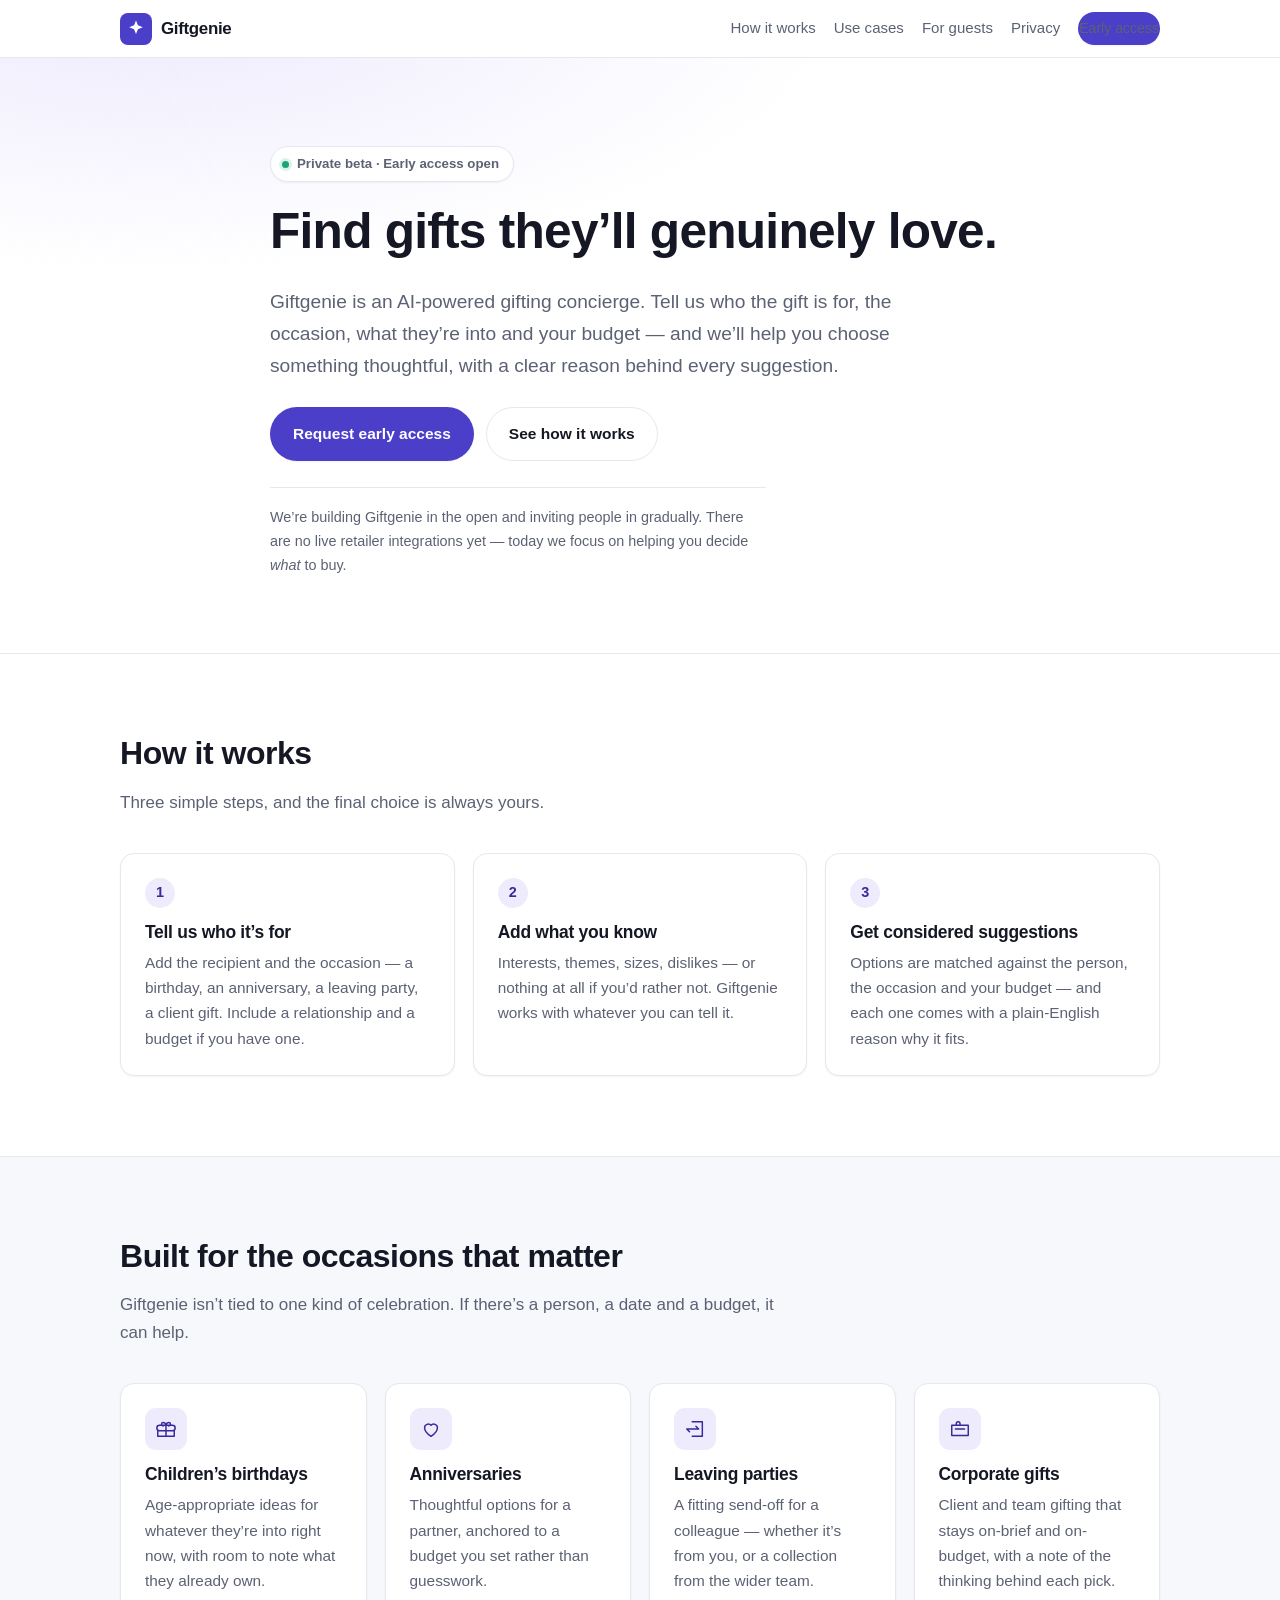
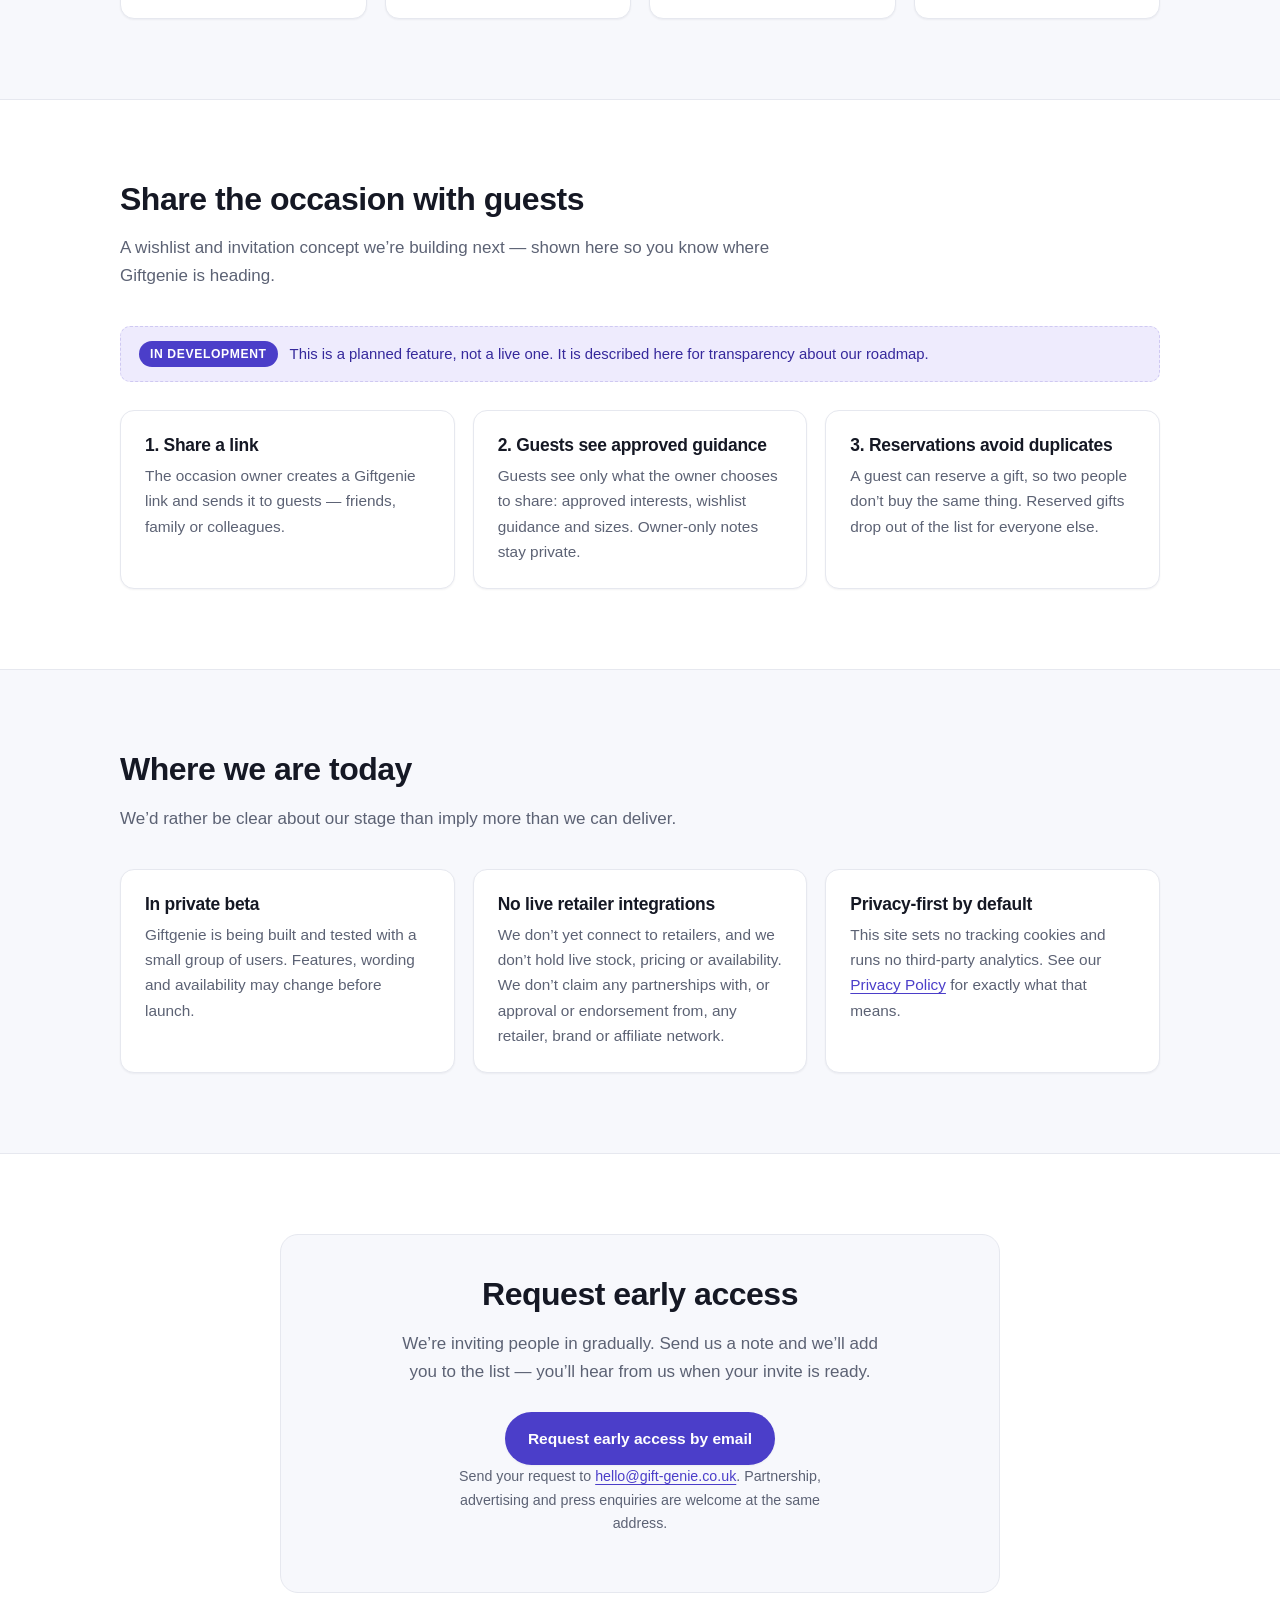
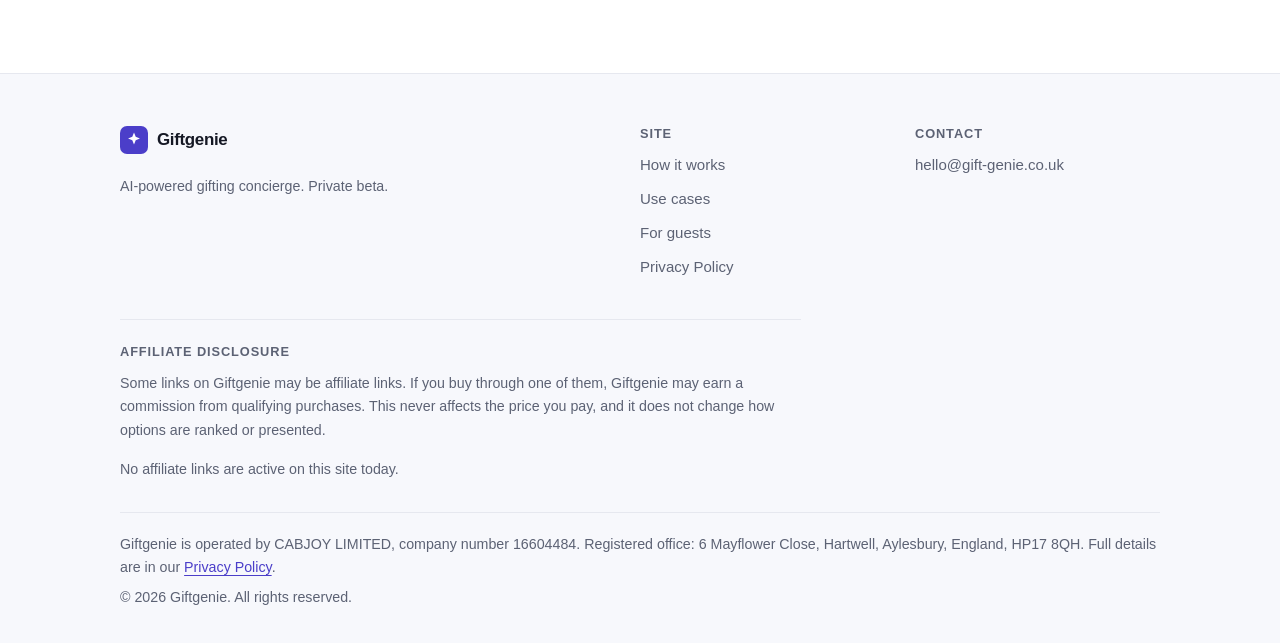
==== index.html @ 9bb3c3c4 "Initial commit: Giftgenie pre-launch site Static landing page and privacy policy for gift-genie.co.u" ====
<!doctype html>
<html lang="en-GB">
  <head>
    <meta charset="utf-8" />
    <meta name="viewport" content="width=device-width, initial-scale=1" />

    <title>Giftgenie — AI-powered gifting concierge</title>
    <meta
      name="description"
      content="Giftgenie is an AI-powered gifting concierge that helps you find better gifts, matched to the recipient, the occasion, their interests, their preferences and your budget. Currently in private beta."
    />
    <link rel="canonical" href="https://gift-genie.co.uk/" />
    <meta name="robots" content="index, follow" />
    <meta name="theme-color" content="#4b3ec9" />

    <!-- Open Graph / social preview. Replace the image before launch if you add one. -->
    <meta property="og:type" content="website" />
    <meta property="og:site_name" content="Giftgenie" />
    <meta property="og:title" content="Giftgenie — AI-powered gifting concierge" />
    <meta
      property="og:description"
      content="Find better gifts, matched to the recipient, occasion, interests, preferences and budget. Private beta."
    />
    <meta property="og:url" content="https://gift-genie.co.uk/" />
    <meta name="twitter:card" content="summary" />

    <link
      rel="icon"
      href="data:image/svg+xml,%3Csvg xmlns='http://www.w3.org/2000/svg' viewBox='0 0 32 32'%3E%3Crect width='32' height='32' rx='8' fill='%234b3ec9'/%3E%3Cpath d='M16 7.5l1.95 4.85L22.8 14.3l-4.85 1.95L16 21.1l-1.95-4.85L9.2 14.3l4.85-1.95z' fill='white'/%3E%3C/svg%3E"
    />
    <link rel="stylesheet" href="styles.css" />
  </head>

  <body>
    <a class="skip-link" href="#main">Skip to main content</a>

    <header class="site-header">
      <div class="container nav">
        <a class="brand" href="index.html" aria-label="Giftgenie home">
          <span class="brand-mark" aria-hidden="true">
            <svg viewBox="0 0 32 32" width="32" height="32" focusable="false">
              <rect width="32" height="32" rx="8" fill="var(--brand)" />
              <path
                d="M16 7.5l1.95 4.85L22.8 14.3l-4.85 1.95L16 21.1l-1.95-4.85L9.2 14.3l4.85-1.95z"
                fill="#fff"
              />
            </svg>
          </span>
          <span class="brand-name">Giftgenie</span>
        </a>

        <nav class="nav-links" aria-label="Main">
          <a href="#how-it-works">How it works</a>
          <a href="#use-cases">Use cases</a>
          <a href="#guests">For guests</a>
          <a href="privacy.html">Privacy</a>
          <a class="btn btn-small btn-primary" href="#early-access">Early access</a>
        </nav>
      </div>
    </header>

    <main id="main">
      <!-- ------------------------------------------------------------------ -->
      <!-- Hero                                                               -->
      <!-- ------------------------------------------------------------------ -->
      <section class="hero">
        <div class="container hero-inner">
          <p class="pill">
            <span class="dot" aria-hidden="true"></span>
            Private beta &middot; Early access open
          </p>

          <h1>Find gifts they&rsquo;ll genuinely love.</h1>

          <p class="lede">
            Giftgenie is an AI-powered gifting concierge. Tell us who the gift is
            for, the occasion, what they&rsquo;re into and your budget &mdash; and
            we&rsquo;ll help you choose something thoughtful, with a clear reason
            behind every suggestion.
          </p>

          <div class="cta-row">
            <a
              class="btn btn-primary"
              href="mailto:hello@gift-genie.co.uk?subject=Giftgenie%20early%20access%20request&amp;body=Hi%20Giftgenie%2C%0A%0AI%27d%20like%20to%20join%20the%20private%20beta.%0A%0AThanks%2C%0A"
              >Request early access</a
            >
            <a class="btn btn-ghost" href="#how-it-works">See how it works</a>
          </div>

          <p class="hero-note">
            We&rsquo;re building Giftgenie in the open and inviting people in
            gradually. There are no live retailer integrations yet &mdash; today
            we focus on helping you decide <em>what</em> to buy.
          </p>
        </div>
      </section>

      <!-- ------------------------------------------------------------------ -->
      <!-- How it works                                                       -->
      <!-- ------------------------------------------------------------------ -->
      <section id="how-it-works" class="section">
        <div class="container">
          <header class="section-head">
            <h2>How it works</h2>
            <p class="section-sub">
              Three simple steps, and the final choice is always yours.
            </p>
          </header>

          <ol class="steps">
            <li class="card step">
              <span class="step-num" aria-hidden="true">1</span>
              <h3>Tell us who it&rsquo;s for</h3>
              <p>
                Add the recipient and the occasion &mdash; a birthday, an
                anniversary, a leaving party, a client gift. Include a
                relationship and a budget if you have one.
              </p>
            </li>

            <li class="card step">
              <span class="step-num" aria-hidden="true">2</span>
              <h3>Add what you know</h3>
              <p>
                Interests, themes, sizes, dislikes &mdash; or nothing at all if
                you&rsquo;d rather not. Giftgenie works with whatever you can
                tell it.
              </p>
            </li>

            <li class="card step">
              <span class="step-num" aria-hidden="true">3</span>
              <h3>Get considered suggestions</h3>
              <p>
                Options are matched against the person, the occasion and your
                budget &mdash; and each one comes with a plain-English reason
                why it fits.
              </p>
            </li>
          </ol>
        </div>
      </section>

      <!-- ------------------------------------------------------------------ -->
      <!-- Use cases                                                          -->
      <!-- ------------------------------------------------------------------ -->
      <section id="use-cases" class="section section-soft">
        <div class="container">
          <header class="section-head">
            <h2>Built for the occasions that matter</h2>
            <p class="section-sub">
              Giftgenie isn&rsquo;t tied to one kind of celebration. If
              there&rsquo;s a person, a date and a budget, it can help.
            </p>
          </header>

          <ul class="grid grid-4">
            <li class="card use-case">
              <span class="icon" aria-hidden="true">
                <svg viewBox="0 0 24 24" width="22" height="22" fill="none" stroke="currentColor" stroke-width="1.6" stroke-linecap="round" stroke-linejoin="round">
                  <path d="M3 20h18v-6H3zM12 14v6M5 14a3 3 0 0 1 0-6h14a3 3 0 0 1 0 6M12 8v6M12 8s-.8-3-3-3a1.9 1.9 0 0 0 0 3.8M12 8s.8-3 3-3a1.9 1.9 0 0 1 0 3.8" />
                </svg>
              </span>
              <h3>Children&rsquo;s birthdays</h3>
              <p>
                Age-appropriate ideas for whatever they&rsquo;re into right now,
                with room to note what they already own.
              </p>
            </li>

            <li class="card use-case">
              <span class="icon" aria-hidden="true">
                <svg viewBox="0 0 24 24" width="22" height="22" fill="none" stroke="currentColor" stroke-width="1.6" stroke-linecap="round" stroke-linejoin="round">
                  <path d="M12 20s-7-4.4-7-9.3A4 4 0 0 1 12 8a4 4 0 0 1 7 2.7C19 15.6 12 20 12 20z" />
                </svg>
              </span>
              <h3>Anniversaries</h3>
              <p>
                Thoughtful options for a partner, anchored to a budget you set
                rather than guesswork.
              </p>
            </li>

            <li class="card use-case">
              <span class="icon" aria-hidden="true">
                <svg viewBox="0 0 24 24" width="22" height="22" fill="none" stroke="currentColor" stroke-width="1.6" stroke-linecap="round" stroke-linejoin="round">
                  <path d="M3 12h13l-3-3M3 12l3 3M9 4h11v16H9" />
                </svg>
              </span>
              <h3>Leaving parties</h3>
              <p>
                A fitting send-off for a colleague &mdash; whether it&rsquo;s
                from you, or a collection from the wider team.
              </p>
            </li>

            <li class="card use-case">
              <span class="icon" aria-hidden="true">
                <svg viewBox="0 0 24 24" width="22" height="22" fill="none" stroke="currentColor" stroke-width="1.6" stroke-linecap="round" stroke-linejoin="round">
                  <path d="M3 8h18v11H3zM8 8V6a2 2 0 0 1 4 0v2M7 12h10" />
                </svg>
              </span>
              <h3>Corporate gifts</h3>
              <p>
                Client and team gifting that stays on-brief and on-budget, with
                a note of the thinking behind each pick.
              </p>
            </li>
          </ul>
        </div>
      </section>

      <!-- ------------------------------------------------------------------ -->
      <!-- Guests / invitations (planned)                                     -->
      <!-- ------------------------------------------------------------------ -->
      <section id="guests" class="section">
        <div class="container">
          <header class="section-head">
            <h2>Share the occasion with guests</h2>
            <p class="section-sub">
              A wishlist and invitation concept we&rsquo;re building next &mdash;
              shown here so you know where Giftgenie is heading.
            </p>
          </header>

          <div class="callout">
            <span class="callout-tag">In development</span>
            <p>
              This is a planned feature, not a live one. It is described here for
              transparency about our roadmap.
            </p>
          </div>

          <ul class="grid grid-3">
            <li class="card">
              <h3>1. Share a link</h3>
              <p>
                The occasion owner creates a Giftgenie link and sends it to
                guests &mdash; friends, family or colleagues.
              </p>
            </li>

            <li class="card">
              <h3>2. Guests see approved guidance</h3>
              <p>
                Guests see only what the owner chooses to share: approved
                interests, wishlist guidance and sizes. Owner-only notes stay
                private.
              </p>
            </li>

            <li class="card">
              <h3>3. Reservations avoid duplicates</h3>
              <p>
                A guest can reserve a gift, so two people don&rsquo;t buy the
                same thing. Reserved gifts drop out of the list for everyone
                else.
              </p>
            </li>
          </ul>
        </div>
      </section>

      <!-- ------------------------------------------------------------------ -->
      <!-- Transparency                                                       -->
      <!-- ------------------------------------------------------------------ -->
      <section id="status" class="section section-soft">
        <div class="container">
          <header class="section-head">
            <h2>Where we are today</h2>
            <p class="section-sub">
              We&rsquo;d rather be clear about our stage than imply more than we
              can deliver.
            </p>
          </header>

          <ul class="grid grid-3">
            <li class="card">
              <h3>In private beta</h3>
              <p>
                Giftgenie is being built and tested with a small group of users.
                Features, wording and availability may change before launch.
              </p>
            </li>

            <li class="card">
              <h3>No live retailer integrations</h3>
              <p>
                We don&rsquo;t yet connect to retailers, and we don&rsquo;t hold
                live stock, pricing or availability. We don&rsquo;t claim any
                partnerships with, or approval or endorsement from, any retailer,
                brand or affiliate network.
              </p>
            </li>

            <li class="card">
              <h3>Privacy-first by default</h3>
              <p>
                This site sets no tracking cookies and runs no third-party
                analytics. See our
                <a href="privacy.html">Privacy Policy</a> for exactly what that
                means.
              </p>
            </li>
          </ul>
        </div>
      </section>

      <!-- ------------------------------------------------------------------ -->
      <!-- Early access                                                       -->
      <!-- ------------------------------------------------------------------ -->
      <section id="early-access" class="section">
        <div class="container narrow">
          <div class="cta-panel">
            <h2>Request early access</h2>
            <p>
              We&rsquo;re inviting people in gradually. Send us a note and
              we&rsquo;ll add you to the list &mdash; you&rsquo;ll hear from us
              when your invite is ready.
            </p>

            <div class="cta-row cta-row-center">
              <a
                class="btn btn-primary"
                href="mailto:hello@gift-genie.co.uk?subject=Giftgenie%20early%20access%20request&amp;body=Hi%20Giftgenie%2C%0A%0AI%27d%20like%20to%20join%20the%20private%20beta.%0A%0AWhat%20I%27d%20most%20like%20help%20with%3A%0A%0AThanks%2C%0A"
                >Request early access by email</a
              >
            </div>

            <p class="small muted">
              Send your request to
              <a href="mailto:hello@gift-genie.co.uk">hello@gift-genie.co.uk</a>.
              Partnership, advertising and press enquiries are welcome at the same
              address.
            </p>
          </div>
        </div>
      </section>
    </main>

    <!-- ------------------------------------------------------------------ -->
    <!-- Footer                                                             -->
    <!-- ------------------------------------------------------------------ -->
    <footer class="site-footer">
      <div class="container">
        <div class="footer-grid">
          <div>
            <a class="brand" href="index.html" aria-label="Giftgenie home">
              <span class="brand-mark" aria-hidden="true">
                <svg viewBox="0 0 32 32" width="28" height="28" focusable="false">
                  <rect width="32" height="32" rx="8" fill="var(--brand)" />
                  <path
                    d="M16 7.5l1.95 4.85L22.8 14.3l-4.85 1.95L16 21.1l-1.95-4.85L9.2 14.3l4.85-1.95z"
                    fill="#fff"
                  />
                </svg>
              </span>
              <span class="brand-name">Giftgenie</span>
            </a>
            <p class="small muted footer-blurb">
              AI-powered gifting concierge. Private beta.
            </p>
          </div>

          <nav aria-label="Footer">
            <h2 class="footer-heading">Site</h2>
            <ul class="footer-links">
              <li><a href="#how-it-works">How it works</a></li>
              <li><a href="#use-cases">Use cases</a></li>
              <li><a href="#guests">For guests</a></li>
              <li><a href="privacy.html">Privacy Policy</a></li>
            </ul>
          </nav>

          <div>
            <h2 class="footer-heading">Contact</h2>
            <ul class="footer-links">
              <li>
                <a href="mailto:hello@gift-genie.co.uk">hello@gift-genie.co.uk</a>
              </li>
            </ul>
          </div>
        </div>

        <div class="disclosure">
          <h2 class="footer-heading">Affiliate disclosure</h2>
          <p class="small muted">
            Some links on Giftgenie may be affiliate links. If you buy through one
            of them, Giftgenie may earn a commission from qualifying purchases.
            This never affects the price you pay, and it does not change how
            options are ranked or presented.
          </p>
          <p class="small muted">
            No affiliate links are active on this site today.
          </p>
        </div>

          <p class="small muted legal-line">
            Giftgenie is operated by CABJOY LIMITED, company number 16604484.
            Registered office: 6 Mayflower Close, Hartwell, Aylesbury, England,
            HP17 8QH. Full details are in our
            <a href="privacy.html">Privacy Policy</a>.
          </p>

          <p class="small muted copyright">
            &copy; <span id="year">2026</span> Giftgenie. All rights reserved.
          </p>
      </div>
    </footer>

    <script>
      // Progressive enhancement only: the static value above is already correct.
      document.getElementById("year").textContent = new Date().getFullYear();
    </script>
  </body>
</html>
---- styles.css ----
/* ==========================================================================
   Giftgenie — pre-launch site styles

   Deliberately dependency-free: no external fonts, no CDN, no framework.
   System fonts and inline SVG keep the page fast and mean the site makes no
   third-party requests at all, which is what the Privacy Policy claims.
   ========================================================================== */

:root {
  --brand: #4b3ec9;
  --brand-dark: #36299c;
  --brand-soft: #eeebfd;
  --accent: #d4552b;
  --ink: #151824;
  --muted: #5c6274;
  --line: #e6e8ef;
  --bg: #ffffff;
  --bg-soft: #f7f8fc;
  --radius: 14px;
  --radius-sm: 10px;
  --shadow-sm: 0 1px 2px rgba(21, 24, 36, 0.05);
  --shadow: 0 8px 24px rgba(21, 24, 36, 0.07);
  --maxw: 1080px;
  --font: -apple-system, BlinkMacSystemFont, "Segoe UI", Roboto, "Helvetica Neue",
    Arial, "Noto Sans", sans-serif;
}

*,
*::before,
*::after {
  box-sizing: border-box;
}

html {
  -webkit-text-size-adjust: 100%;
  scroll-behavior: smooth;
}

body {
  margin: 0;
  font-family: var(--font);
  font-size: 17px;
  line-height: 1.65;
  color: var(--ink);
  background: var(--bg);
  -webkit-font-smoothing: antialiased;
}

h1,
h2,
h3 {
  line-height: 1.2;
  letter-spacing: -0.015em;
  margin: 0 0 0.5em;
}

h1 {
  font-size: clamp(2rem, 5.2vw, 3.1rem);
}
h2 {
  font-size: clamp(1.5rem, 3.4vw, 2rem);
}
h3 {
  font-size: 1.09rem;
}

p {
  margin: 0 0 1rem;
}

a {
  color: var(--brand);
  text-underline-offset: 3px;
}

a:hover {
  color: var(--brand-dark);
}

:focus-visible {
  outline: 3px solid var(--brand);
  outline-offset: 2px;
  border-radius: 4px;
}

.container {
  width: 100%;
  max-width: var(--maxw);
  margin: 0 auto;
  padding: 0 20px;
}

.container.narrow {
  max-width: 760px;
}

.small {
  font-size: 0.89rem;
}
.muted {
  color: var(--muted);
}

/* --- skip link ----------------------------------------------------------- */

.skip-link {
  position: absolute;
  left: -9999px;
  top: 0;
  background: var(--brand);
  color: #fff;
  padding: 10px 16px;
  z-index: 100;
  border-radius: 0 0 var(--radius-sm) 0;
}

.skip-link:focus {
  left: 0;
  color: #fff;
}

/* --- header -------------------------------------------------------------- */

.site-header {
  position: sticky;
  top: 0;
  z-index: 20;
  background: rgba(255, 255, 255, 0.92);
  backdrop-filter: saturate(160%) blur(8px);
  border-bottom: 1px solid var(--line);
}

.nav {
  display: flex;
  flex-wrap: wrap;
  align-items: center;
  justify-content: space-between;
  gap: 10px 16px;
  padding-top: 12px;
  padding-bottom: 12px;
}

.brand {
  display: inline-flex;
  align-items: center;
  gap: 9px;
  text-decoration: none;
  color: var(--ink);
  font-weight: 700;
  font-size: 1.06rem;
  letter-spacing: -0.02em;
}

.brand-mark {
  display: inline-flex;
  flex: 0 0 auto;
  border-radius: 8px;
}

.nav-links {
  display: flex;
  flex-wrap: wrap;
  align-items: center;
  gap: 4px 18px;
  font-size: 0.94rem;
}

.nav-links a {
  text-decoration: none;
  color: var(--muted);
  font-weight: 500;
  padding: 4px 0;
}

.nav-links a:hover {
  color: var(--ink);
}

/* --- buttons ------------------------------------------------------------- */

.btn {
  display: inline-flex;
  align-items: center;
  justify-content: center;
  gap: 8px;
  padding: 13px 22px;
  border-radius: 999px;
  font-weight: 600;
  font-size: 0.97rem;
  text-decoration: none;
  border: 1px solid transparent;
  transition: background-color 0.15s ease, border-color 0.15s ease,
    transform 0.15s ease;
  white-space: nowrap;
}

.btn-primary {
  background: var(--brand);
  color: #fff;
  box-shadow: var(--shadow-sm);
}

.btn-primary:hover {
  background: var(--brand-dark);
  color: #fff;
}

.btn-ghost {
  background: #fff;
  color: var(--ink);
  border-color: var(--line);
}

.btn-ghost:hover {
  border-color: #c9cddb;
  color: var(--ink);
}

.btn-small {
  padding: 8px 15px;
  font-size: 0.88rem;
}

/* The nav CTA is already inside a link list of its own; keep it tidy. */
.nav-links .btn {
  text-decoration: none;
}

/* --- hero ---------------------------------------------------------------- */

.hero {
  padding: 64px 0 56px;
  background:
    radial-gradient(
      1100px 420px at 12% -8%,
      var(--brand-soft) 0%,
      rgba(238, 235, 253, 0) 62%
    ),
    var(--bg);
  border-bottom: 1px solid var(--line);
}

.hero-inner {
  max-width: 780px;
}

.pill {
  display: inline-flex;
  align-items: center;
  gap: 8px;
  margin: 0 0 20px;
  padding: 6px 14px 6px 11px;
  border-radius: 999px;
  background: #fff;
  border: 1px solid var(--line);
  font-size: 0.83rem;
  font-weight: 600;
  color: var(--muted);
  box-shadow: var(--shadow-sm);
}

.pill .dot {
  width: 7px;
  height: 7px;
  border-radius: 50%;
  background: #17a673;
  box-shadow: 0 0 0 3px rgba(23, 166, 115, 0.15);
}

.lede {
  font-size: clamp(1.06rem, 2.1vw, 1.2rem);
  color: var(--muted);
  max-width: 62ch;
}

.cta-row {
  display: flex;
  flex-wrap: wrap;
  gap: 12px;
  margin: 26px 0 0;
}

.cta-row-center {
  justify-content: center;
}

.hero-note {
  margin: 26px 0 0;
  padding-top: 18px;
  border-top: 1px solid var(--line);
  font-size: 0.9rem;
  color: var(--muted);
  max-width: 62ch;
}

/* --- sections ------------------------------------------------------------ */

.section {
  padding: 64px 0;
}

.section-soft {
  background: var(--bg-soft);
  border-top: 1px solid var(--line);
  border-bottom: 1px solid var(--line);
}

.section-head {
  max-width: 660px;
  margin-bottom: 36px;
}

.section-sub {
  color: var(--muted);
  margin: 0;
}

/* --- cards --------------------------------------------------------------- */

.card {
  background: #fff;
  border: 1px solid var(--line);
  border-radius: var(--radius);
  padding: 24px;
  box-shadow: var(--shadow-sm);
}

.card h3 {
  margin-bottom: 0.4em;
}

.card p:last-child {
  margin-bottom: 0;
}

.card p {
  color: var(--muted);
  font-size: 0.96rem;
}

.grid {
  display: grid;
  gap: 18px;
  margin: 0;
  padding: 0;
  list-style: none;
}

.grid-3 {
  grid-template-columns: 1fr;
}

.grid-4 {
  grid-template-columns: 1fr;
}

/* --- steps --------------------------------------------------------------- */

.steps {
  display: grid;
  grid-template-columns: 1fr;
  gap: 18px;
  margin: 0;
  padding: 0;
  list-style: none;
  counter-reset: step;
}

.step {
  position: relative;
}

.step-num {
  display: inline-flex;
  align-items: center;
  justify-content: center;
  width: 30px;
  height: 30px;
  border-radius: 50%;
  background: var(--brand-soft);
  color: var(--brand-dark);
  font-weight: 700;
  font-size: 0.9rem;
  margin-bottom: 14px;
}

/* --- use-case icons ------------------------------------------------------ */

.icon {
  display: inline-flex;
  align-items: center;
  justify-content: center;
  width: 42px;
  height: 42px;
  border-radius: 11px;
  background: var(--brand-soft);
  color: var(--brand-dark);
  margin-bottom: 14px;
}

/* --- callout ------------------------------------------------------------- */

.callout {
  display: flex;
  flex-wrap: wrap;
  align-items: center;
  gap: 12px;
  padding: 14px 18px;
  margin-bottom: 28px;
  border-radius: var(--radius-sm);
  border: 1px dashed #cfc9f2;
  background: var(--brand-soft);
}

.callout p {
  margin: 0;
  font-size: 0.93rem;
  color: var(--brand-dark);
}

.callout-tag {
  flex: 0 0 auto;
  padding: 3px 11px;
  border-radius: 999px;
  background: var(--brand);
  color: #fff;
  font-size: 0.76rem;
  font-weight: 700;
  text-transform: uppercase;
  letter-spacing: 0.05em;
}

/* --- early access panel -------------------------------------------------- */

.cta-panel {
  text-align: center;
  padding: 40px 26px;
  border-radius: 18px;
  border: 1px solid var(--line);
  background: var(--bg-soft);
}

.cta-panel p {
  color: var(--muted);
  max-width: 52ch;
  margin-left: auto;
  margin-right: auto;
}

/* --- footer -------------------------------------------------------------- */

.site-footer {
  border-top: 1px solid var(--line);
  background: var(--bg-soft);
  padding: 52px 0 34px;
}

.footer-grid {
  display: grid;
  grid-template-columns: 1fr;
  gap: 30px;
}

.footer-blurb {
  margin: 12px 0 0;
  max-width: 34ch;
}

.footer-heading {
  font-size: 0.8rem;
  text-transform: uppercase;
  letter-spacing: 0.07em;
  color: var(--muted);
  margin: 0 0 12px;
}

.footer-links {
  list-style: none;
  margin: 0;
  padding: 0;
  display: grid;
  gap: 9px;
  font-size: 0.94rem;
}

.footer-links a {
  text-decoration: none;
  color: var(--muted);
}

.footer-links a:hover {
  color: var(--ink);
  text-decoration: underline;
}

.disclosure {
  margin-top: 40px;
  padding-top: 24px;
  border-top: 1px solid var(--line);
  max-width: 72ch;
}

/* Operator identification. Privacy page only: by design the landing page
   carries no company name, address or phone number, so this block must not be
   reused there. It is deliberately plain: present for credibility and legal
   completeness, not to draw the eye. */
.company {
  margin-top: 40px;
  padding-top: 24px;
  border-top: 1px solid var(--line);
  max-width: 72ch;
}

.company p:last-child {
  margin-bottom: 0;
}

/* Structured entity details on the privacy page. */
.entity {
  margin: 1.25rem 0 1.5rem;
  padding: 20px 24px;
  border: 1px solid var(--line);
  border-left: 3px solid var(--brand);
  border-radius: var(--radius-sm);
  background: var(--bg-soft);
}

.entity dt {
  font-size: 0.78rem;
  font-weight: 700;
  text-transform: uppercase;
  letter-spacing: 0.06em;
  color: var(--muted);
}

.entity dd {
  margin: 2px 0 14px;
}

.entity dd:last-child {
  margin-bottom: 0;
}

.disclosure p:last-child {
  margin-bottom: 0;
}

.copyright {
  margin: 30px 0 0;
  padding-top: 20px;
  border-top: 1px solid var(--line);
}

/* Minimal legal identification on the landing page: entity name only. The
   registered office, VAT number and phone number stay on the privacy page, so
   this line must never grow into a full address block. */
.legal-line {
  margin: 30px 0 0;
  padding-top: 20px;
  border-top: 1px solid var(--line);
}

/* When the legal line is present it owns the divider, so the copyright below it
   drops its own rule and tucks in close. */
.legal-line + .copyright {
  margin-top: 6px;
  padding-top: 0;
  border-top: 0;
}

/* --- legal (privacy) page ------------------------------------------------ */

.legal {
  padding: 48px 0 24px;
}

.eyebrow {
  text-transform: uppercase;
  letter-spacing: 0.08em;
  font-size: 0.78rem;
  font-weight: 700;
  color: var(--brand);
  margin: 0 0 10px;
}

.legal-meta {
  color: var(--muted);
  font-size: 0.9rem;
}

.toc {
  margin: 30px 0 12px;
  padding: 20px 24px;
  border: 1px solid var(--line);
  border-radius: var(--radius);
  background: var(--bg-soft);
}

.toc h2 {
  font-size: 0.82rem;
  text-transform: uppercase;
  letter-spacing: 0.07em;
  color: var(--muted);
  margin-bottom: 12px;
}

.toc ul {
  margin: 0;
  padding: 0;
  list-style: none;
  display: grid;
  gap: 8px;
  font-size: 0.94rem;
}

.toc a {
  text-decoration: none;
}

.toc a:hover {
  text-decoration: underline;
}

.legal-section {
  margin-top: 38px;
  scroll-margin-top: 90px;
}

.legal-section h2 {
  font-size: 1.3rem;
  padding-bottom: 0.35em;
  border-bottom: 1px solid var(--line);
}

.legal-section ul {
  padding-left: 22px;
}

.legal-section li {
  margin-bottom: 0.55rem;
}

.legal-back {
  margin: 44px 0 0;
  padding-top: 26px;
  border-top: 1px solid var(--line);
}

/* --- 404 ----------------------------------------------------------------- */

.center-page {
  min-height: 62vh;
  display: flex;
  align-items: center;
  justify-content: center;
  text-align: center;
  padding: 60px 20px;
}

/* --- responsive ---------------------------------------------------------- */

@media (min-width: 640px) {
  .grid-3 {
    grid-template-columns: repeat(3, 1fr);
  }
  .grid-4 {
    grid-template-columns: repeat(2, 1fr);
  }
  .steps {
    grid-template-columns: repeat(3, 1fr);
  }
  .footer-grid {
    grid-template-columns: 2fr 1fr 1fr;
  }
}

@media (min-width: 900px) {
  .grid-4 {
    grid-template-columns: repeat(4, 1fr);
  }
  .hero {
    padding: 88px 0 76px;
  }
  .section {
    padding: 80px 0;
  }
}

/* Keep the header to one tidy row on small screens by hiding the in-page
   links. The footer carries the same links, so nothing is unreachable. */
@media (max-width: 560px) {
  .nav-links a:not(.btn) {
    display: none;
  }
  .nav-links {
    margin-left: auto;
  }
}

@media (prefers-reduced-motion: reduce) {
  html {
    scroll-behavior: auto;
  }
  .btn {
    transition: none;
  }
}
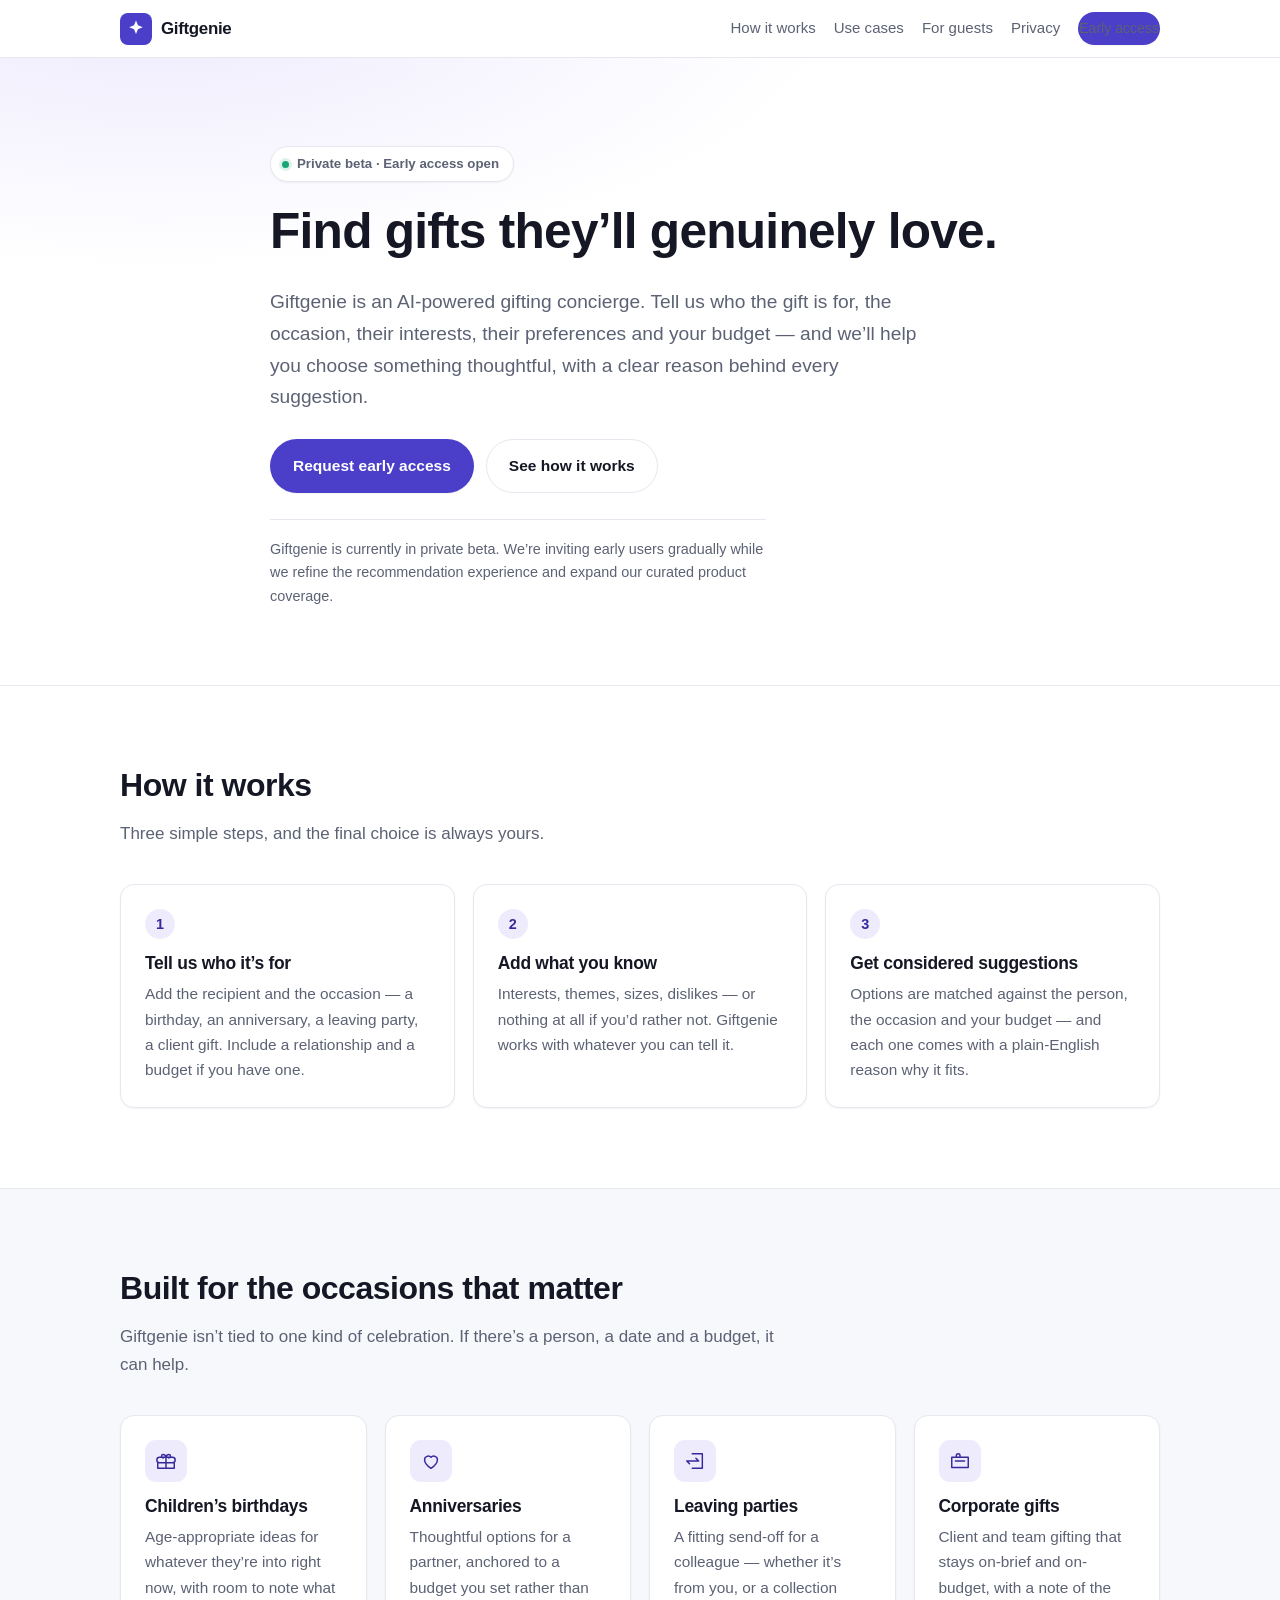
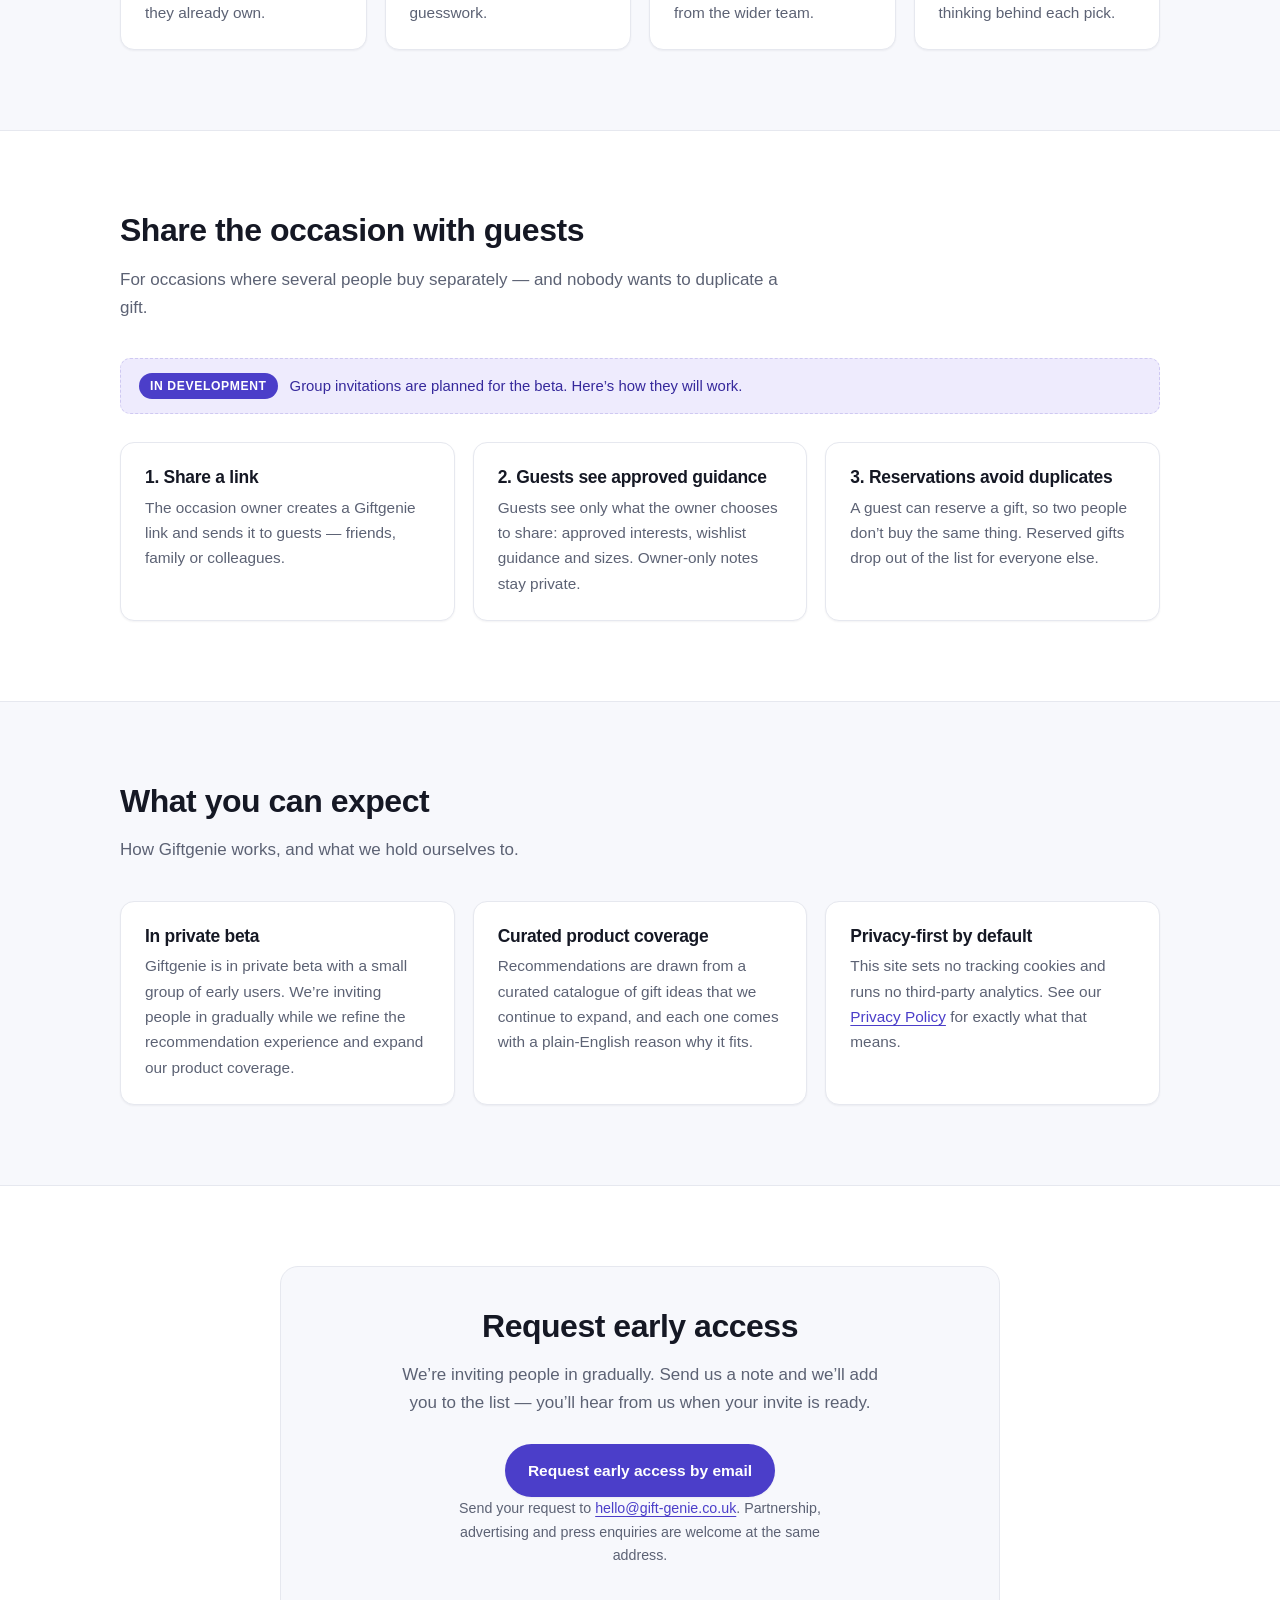
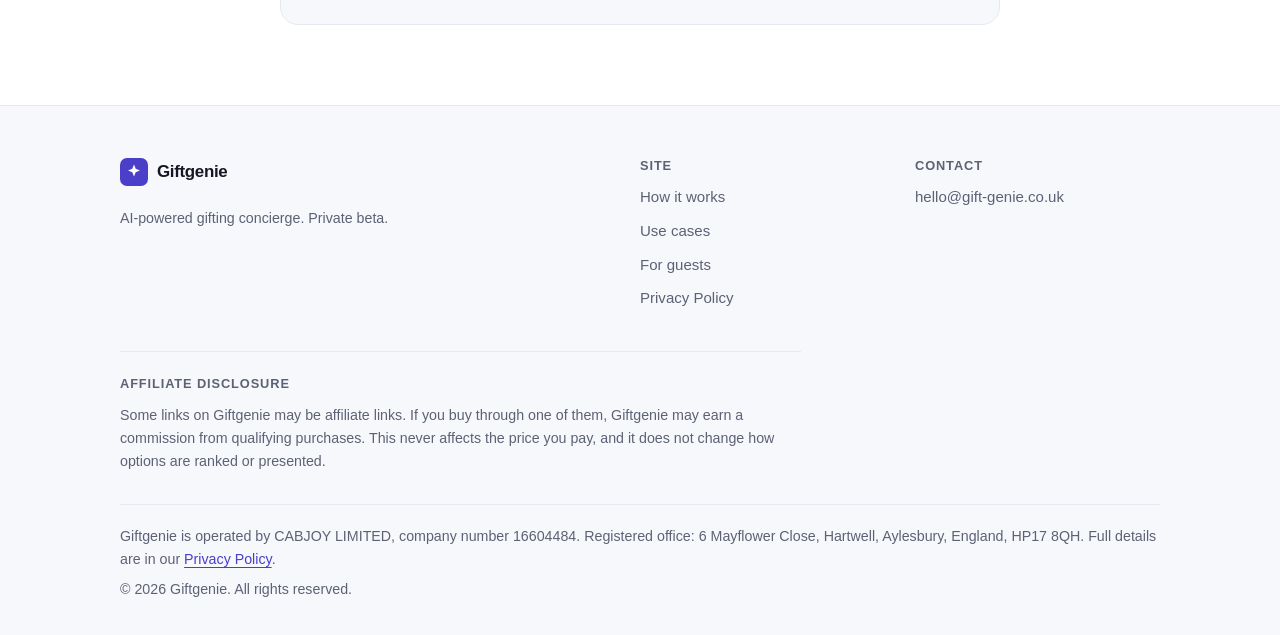
==== commit fc7b3277: "﻿Reposition beta messaging for affiliate/advertiser review Reframe the public copy so the site reads" ====
--- a/index.html
+++ b/index.html
@@ -74,9 +74,9 @@
 
           <p class="lede">
             Giftgenie is an AI-powered gifting concierge. Tell us who the gift is
-            for, the occasion, what they&rsquo;re into and your budget &mdash; and
-            we&rsquo;ll help you choose something thoughtful, with a clear reason
-            behind every suggestion.
+            for, the occasion, their interests, their preferences and your budget
+            &mdash; and we&rsquo;ll help you choose something thoughtful, with a
+            clear reason behind every suggestion.
           </p>
 
           <div class="cta-row">
@@ -89,9 +89,9 @@
           </div>
 
           <p class="hero-note">
-            We&rsquo;re building Giftgenie in the open and inviting people in
-            gradually. There are no live retailer integrations yet &mdash; today
-            we focus on helping you decide <em>what</em> to buy.
+            Giftgenie is currently in private beta. We&rsquo;re inviting early
+            users gradually while we refine the recommendation experience and
+            expand our curated product coverage.
           </p>
         </div>
       </section>
@@ -219,16 +219,16 @@
           <header class="section-head">
             <h2>Share the occasion with guests</h2>
             <p class="section-sub">
-              A wishlist and invitation concept we&rsquo;re building next &mdash;
-              shown here so you know where Giftgenie is heading.
+              For occasions where several people buy separately &mdash; and
+              nobody wants to duplicate a gift.
             </p>
           </header>
 
           <div class="callout">
             <span class="callout-tag">In development</span>
             <p>
-              This is a planned feature, not a live one. It is described here for
-              transparency about our roadmap.
+              Group invitations are planned for the beta. Here&rsquo;s how they
+              will work.
             </p>
           </div>
 
@@ -268,10 +268,9 @@
       <section id="status" class="section section-soft">
         <div class="container">
           <header class="section-head">
-            <h2>Where we are today</h2>
+            <h2>What you can expect</h2>
             <p class="section-sub">
-              We&rsquo;d rather be clear about our stage than imply more than we
-              can deliver.
+              How Giftgenie works, and what we hold ourselves to.
             </p>
           </header>
 
@@ -279,18 +278,18 @@
             <li class="card">
               <h3>In private beta</h3>
               <p>
-                Giftgenie is being built and tested with a small group of users.
-                Features, wording and availability may change before launch.
-              </p>
-            </li>
-
-            <li class="card">
-              <h3>No live retailer integrations</h3>
-              <p>
-                We don&rsquo;t yet connect to retailers, and we don&rsquo;t hold
-                live stock, pricing or availability. We don&rsquo;t claim any
-                partnerships with, or approval or endorsement from, any retailer,
-                brand or affiliate network.
+                Giftgenie is in private beta with a small group of early users.
+                We&rsquo;re inviting people in gradually while we refine the
+                recommendation experience and expand our product coverage.
+              </p>
+            </li>
+
+            <li class="card">
+              <h3>Curated product coverage</h3>
+              <p>
+                Recommendations are drawn from a curated catalogue of gift ideas
+                that we continue to expand, and each one comes with a
+                plain-English reason why it fits.
               </p>
             </li>
 
@@ -391,12 +390,9 @@
             This never affects the price you pay, and it does not change how
             options are ranked or presented.
           </p>
-          <p class="small muted">
-            No affiliate links are active on this site today.
-          </p>
-        </div>
-
-          <p class="small muted legal-line">
+        </div>
+
+        <p class="small muted legal-line">
             Giftgenie is operated by CABJOY LIMITED, company number 16604484.
             Registered office: 6 Mayflower Close, Hartwell, Aylesbury, England,
             HP17 8QH. Full details are in our
